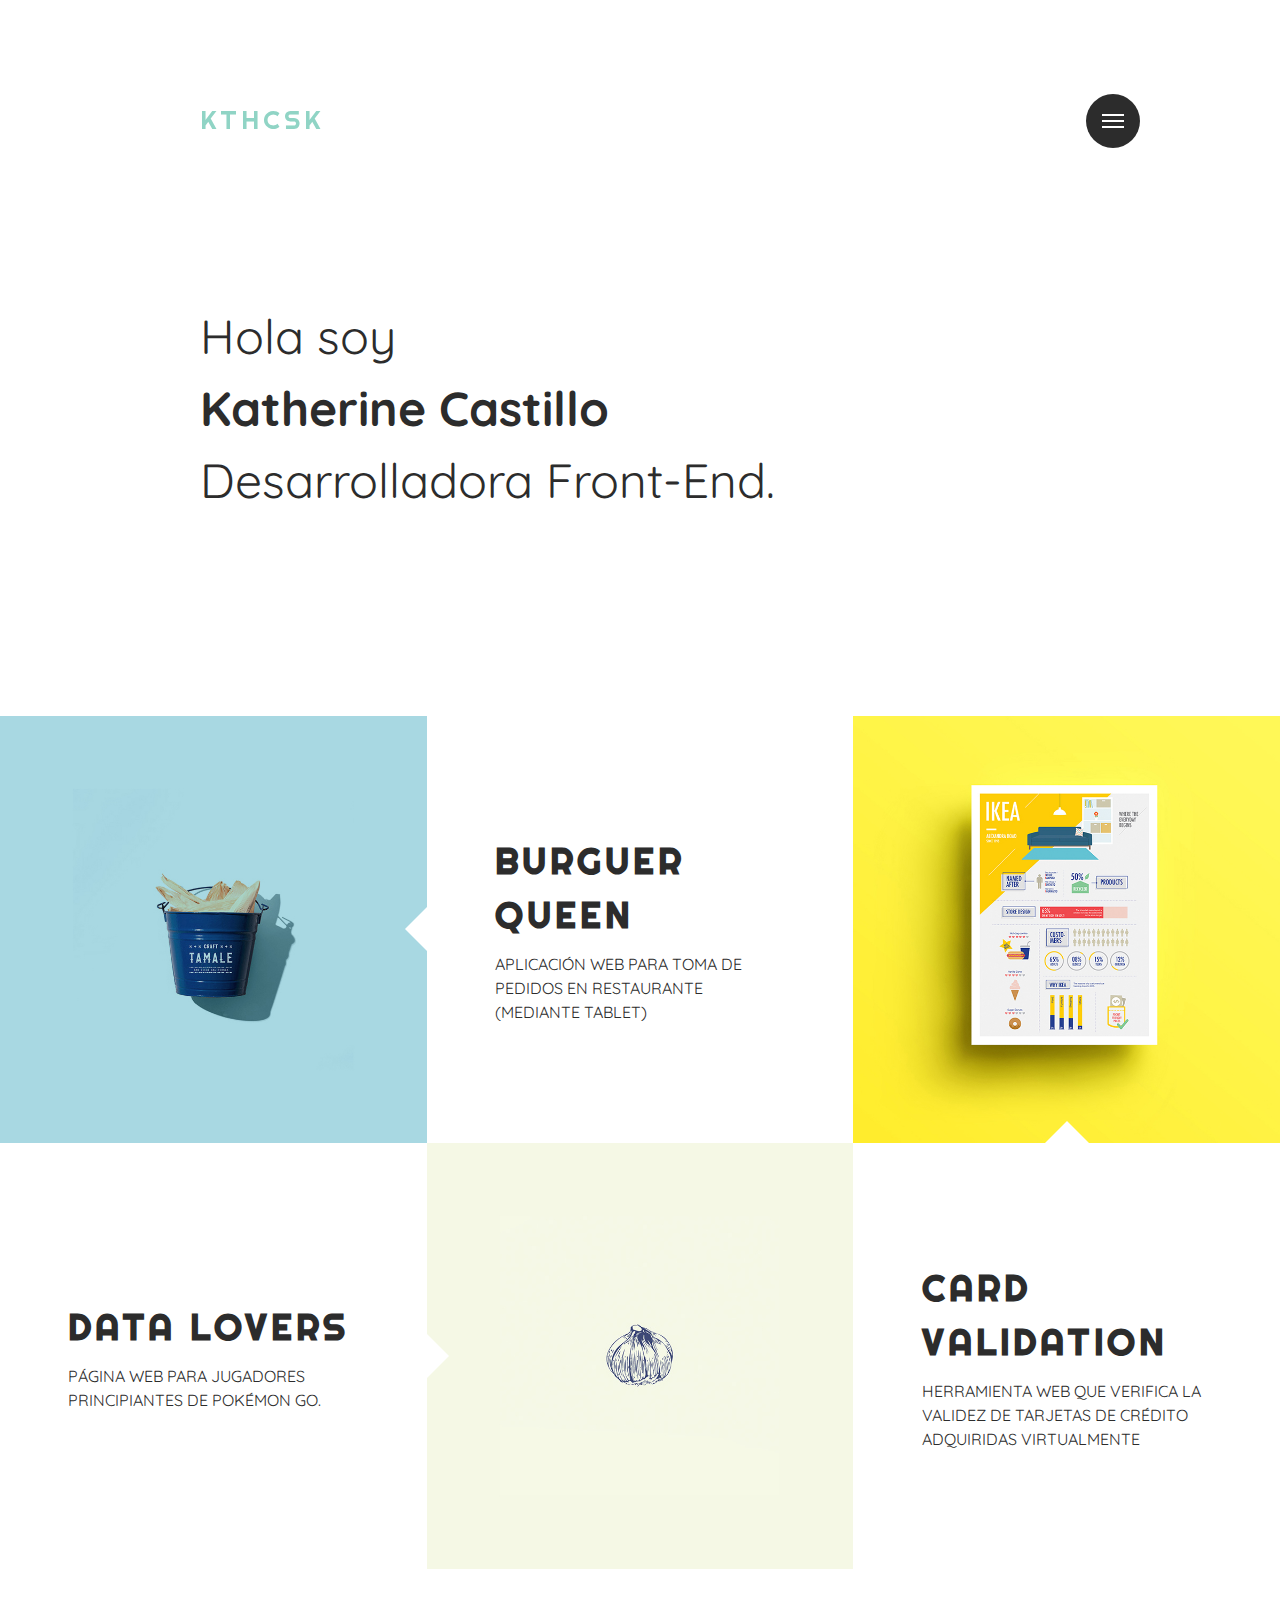
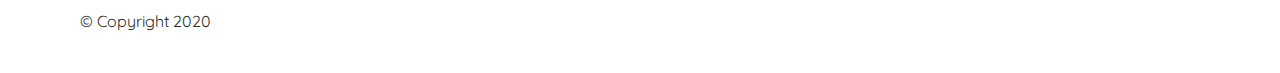
==== src/index.html @ c55c7f25 "first commit" ====
<!DOCTYPE html>
<html lang="en" class="no-js">
<head>
<meta http-equiv="Content-Type" content="text/html; charset=utf-8" >
    <meta charset="utf-8" />
    <meta name="viewport" content="width=device-width" />
    <meta http-equiv="x-ua-compatible" content="ie=edge">
    <title>KTHCSK</title>
 
    <link rel="stylesheet" href="style.css" media="screen" />
   

    <link href='http://fonts.googleapis.com/css?family=Righteous&subset=latin,latin-ext' rel='stylesheet' type='text/css'>
    <link href='http://fonts.googleapis.com/css?family=Quicksand:300,400,700' rel='stylesheet' type='text/css'>

     <script src="../scripts/modernizr.js"></script>

</head>

<body>


    
    <a href="#cd-nav" class="cd-nav-trigger">Menu 
        <span class="cd-nav-icon"></span>

        <svg x="0px" y="0px" width="54px" height="54px" viewBox="0 0 54 54">
            <circle fill="transparent" stroke="#90D4C5" stroke-width="2" cx="27" cy="27" r="25" stroke-dasharray="157 157" stroke-dashoffset="157"></circle>
        </svg>
    </a>
        
    <div id="cd-nav" class="cd-nav">
        <div class="cd-navigation-wrapper">
            <div class="cd-half-block">


                <nav>
                    <ul class="cd-primary-nav">
                        <li><a href="index.html" class="selected">Inicio</a></li>
                        <li><a href="profile.html">Perfil</a></li>
                        <li><a href="https://drive.google.com/file/d/1GOvSmNRk6mUIWL-4ma3i3LP8NQF8wGAy/view?usp=sharing" target="_blank">Descargar CV</a></li>
                        <li><a href="#">Contacto</a></li>
                    </ul>
                </nav>
            </div><!-- .cd-half-block -->
            
            <div class="cd-half-block">
                <address>
                    <ul class="cd-contact-info">
                        <li><a href="mailto:csk.kath@gmail.com">csk.kath@gmail.com</a></li>
                        <li>+569 4041 0768</li>
                    </ul>
                    <ul class="cd-contact-socials">
                        <li><a href="https://www.linkedin.com/in/kthcsk/" target="_blank">LinkedIn</a></li>   
                        <li><a href="https://github.com/Kthcsk" target="_blank">Github</a></li>     
                    </ul>
                </address>
            </div> <!-- .cd-half-block -->
        </div> <!-- .cd-navigation-wrapper -->
    </div> <!-- .cd-nav -->

    <div class="site-container">

        <header class="site-header cf">
            <div class="site-title"><a href="index.html">KTHCSK</a></div>

            <div class="cf"></div>

            <div class="site-tagline">
                <p>Hola soy <br> <strong>Katherine Castillo</strong> Desarrolladora Front-End. </p>
            </div>
            
        </header><!-- / .site-header -->

        <section class="site-content">
            
            
            <div class="projects-feed cf">

                <article class="project cf">
                    <a href="portfolio-item.html" title="Craft Tamale">
                        <div class="thumb">
                            <div data-picture data-alt="">
                                <div data-src="../img/portfolio-1.jpg"></div>
                                
                                <!--[if (lt IE 9) & (!IEMobile)]>
                                <div data-src="../img/portfolio-1.jpg"></div>
                                <![endif]-->
                                
                                <noscript>
                                    <img src="../img/portfolio-1.jpg" alt="" />
                                </noscript>
                            </div>
                        </div>

                        <div class="project-content-container">
                            <div class="project-content">
                                <div class="table">
                                    <div class="table-cell">
                                        <h2 class="thumbnail-title">Burguer Queen</h2>
                                        
                                        <p class="thumbnail-description">Aplicación Web para toma de pedidos en restaurante (mediante tablet)</p>
                                    </div>
                                </div>
                            </div>
                        </div>

                        <div class="overlay"></div>
                    </a>
                </article>
                <article class="project cf">
                    <a href="portfolio-item.html" title="IKEA Singapore">
                        <div class="thumb">
                            <div data-picture data-alt="">
                                <div data-src="../img/portfolio-2.jpg"></div>
                                
                                <!--[if (lt IE 9) & (!IEMobile)]>
                                <div data-src="../img/portfolio-2.jpg"></div>
                                <![endif]-->
                                
                                <noscript>
                                    <img src="../img/portfolio-2.jpg" alt="" />
                                </noscript>
                            </div>
                        </div>

                        <div class="project-content-container">
                            <div class="project-content">
                                <div class="table">
                                    <div class="table-cell">
                                        <h2 class="thumbnail-title">Card Validation</h2>
                                        
                                        <p class="thumbnail-description">Herramienta Web que verifica la validez de tarjetas de crédito adquiridas virtualmente</p>
                                    </div>
                                </div>
                            </div>
                        </div>

                        <div class="overlay"></div>
                    </a>
                </article>
                <article class="project cf">
                    <a href="../src/portfolio-item.html" title="Comuna">
                        <div class="thumb">
                            <div data-picture data-alt="">
                                <div data-src="../img/portfolio-3.jpg"></div>
                                
                                <!--[if (lt IE 9) & (!IEMobile)]>
                                <div data-src="img/portfolio-3.jpg"></div>
                                <![endif]-->
                                
                                <noscript>
                                    <img src="../img/portfolio-3.jpg" alt="" />
                                </noscript>
                            </div>
                        </div>

                        <div class="project-content-container">
                            <div class="project-content">
                                <div class="table">
                                    <div class="table-cell">
                                        <h2 class="thumbnail-title">Data Lovers</h2>
                                        
                                        <p class="thumbnail-description">Página Web para jugadores principiantes de Pokémon Go.</p>
                                    </div>
                                </div>
                            </div>
                        </div>

                        <div class="overlay"></div>
                    </a>
                </article>
            <!--END .projects-feed-->
            </div>
                        
        <!--END .site-content-->
        </section>

         <footer class="site-footer cf">
            <p class="footer-text">© Copyright 2020 </p> 
        </footer>
    <!--END .site-container-->
    </div>

    <script src="../scripts/jquery-2.1.4.min.js"></script>
    <script src="../scripts/jquery.fitvids.js"></script>
    <script src="../scripts/jquery.imagesloaded.min.js"></script>
    <script src="../scripts/main.js"></script>  
 

</body>
</html>
---- src/style.css ----
html, body, div, span, applet, object, iframe, h1, h2, h3, h4, h5, h6, p, blockquote, pre, a, abbr, acronym, address, big, cite, code, del, dfn, em, font, img, ins, kbd, q, s, samp, small, strike, strong, sub, sup, tt, var, b, u, i, center, dl, dt, dd, ol, ul, li, fieldset, form, label, legend, table, caption, tbody, tfoot, thead, tr, th, td { margin: 0; padding: 0; border: 0; outline: 0; font-size: 100%; vertical-align: baseline; background: transparent; } body { line-height: 1; } ol, ul { list-style: none; } blockquote, q { quotes: none; } blockquote:before, blockquote:after, q:before, q:after { content: ''; content: none; } :focus { outline: 0; } ins { text-decoration: none; } del { text-decoration: line-through; } table { border-collapse: collapse; border-spacing: 0; }

.cf:before, .cf:after { content: " "; display: table; } .cf:after { clear: both; }

/*=================================*/
/* Main Styles
/*=================================*/

* { box-sizing: border-box; }
html {
    font-family: sans-serif; /* 1 */
    -ms-text-size-adjust: 100%; /* 2 */
    -webkit-text-size-adjust: 100%; /* 2 */
}
body {
    background: #FFFFFF;
    color: #2c2c2c;
    font-family: 'quicksand', Arial, sans-serif;
    font-size: 18px;
    line-height: 1.65;
    opacity: 0;
    overflow-x: hidden;
    transition: opacity 0.25s ease-in 0.1s;
    word-wrap: break-word;
    -webkit-text-size-adjust: none;
}
body.loaded,
.no-js body {
    opacity: 1;
}
a, a:visited {
    color: #90D4C5;
    text-decoration: none;
    transition: color 0.1s ease-in-out;
}
a:hover, a:active {
    color: #2c2c2c;
    text-decoration: none;
}

h1,h2,h3 {
    font-weight: bold;
    line-height: 1.5;
}
h1 {
    font-size: 2.2rem;
    letter-spacing: -1px;
    margin: 0 0 40px;
}

h2 {
    font-size: 1.8rem;
    margin: 0;
}

h3 {
    font-size: 1.4rem;
}

h4 {
    font-size: 1.2rem;
}

h5 {
    font-size: 1rem;
}

h6 {
    font-size: .8rem;
}

h3,
h4,
h5,
h6 {
    text-transform: uppercase;
    margin: 0 0 10px;
}
h4,
h5,
h6 {
   font-weight: normal;
}
p,li {
    font-weight: 400;
    font-size: 1.2rem;
    line-height: 1.5;
    margin: 0 0 20px;
}
small {
    font-weight: 300;
    font-size: 1rem;
    color: #747474
}
img {
    height: auto;
    max-width: 100%;
    vertical-align: bottom;
}

hr{
    border: 0;
    height: 4px;
    margin: 40px 0;
    background: #000;
}

pre,
code,
samp {
    font-family: "quicksand", Consolas, monospace;
    font-size: inherit;
}

pre,
code {
    background-color: #eee;
    border-radius: 3px;
}

pre {
    margin-top: 0;
    margin-bottom: 1rem;
    overflow-x: scroll;
    padding: 1rem;
}

.example {
  border-bottom-left-radius: 0;
  border-bottom-right-radius: 0;
  background-color: #fafafa;
  position: relative;
  padding: 2rem 1rem;
}

.example-title {
  position: absolute;
  top: 0;
  right: 0;
  background-color: #eee;
  padding: 0 1rem;
  border-top-right-radius: 3px;
  border-bottom-left-radius: 3px;
}
.example + pre {
  border-top-left-radius: 0;
  border-top-right-radius: 0;
  /*border: 1px solid #ccc;*/
  /*border-top: 0;*/
}
pre {
  margin-bottom: 2rem;
}

/*===== Titles =====*/
.site-title {
    font-family: 'Righteous',helvetica,sans-serif;
    font-size: 26px;
    color: #90D4C5;
    line-height: 1.5em;
    position: relative;
    z-index: 12;
    letter-spacing: 4px;
    margin-bottom: 120px;
}
.site-title a {
    position: fixed;
}
.site-title a,
.site-title a:visited { color: #90D4C5; }
.site-title a:hover,
.site-title a:active {
    color: #90D4C5;
    opacity: 0.8;
}
.site-title div { display: inline; }
.site-tagline {
    clear: both;
    margin-bottom: 40px;
    width: 100%;
}
.site-tagline p {
    color: #2c2c2c;
    font-size: 21px;
    text-align: left;
    width: 90%;
}
.site-tagline a,
.site-tagline a:visited { color: #90D4C5; }
.site-tagline a:hover {
    color: #2c2c2c;
}
/*=================================*/
/* Language Styles
/*=================================*/
.languages {
    position: relative;
    z-index: 1;
    float: right;
    -webkit-transition: -webkit-transform 0.5s;
    -moz-transition: -moz-transform 0.5s;
    transition: transform 0.5s;
}
.languages ul {
    list-style: none;
    margin: 0;
    padding: 0;
}
.languages ul li {
    display: inline-block;
    margin: 0;
}
.languages ul li a {
    color: #8e8e8e;
    font-weight: bold;
    font-size: 14px;
    line-height: 14px;
}
.languages ul li a:hover {
    color: #90D4C5; 
}

.languages ul li.active a {
    color: #2c2c2c;
}
/*=================================*/
/* Navigation Styles
/*=================================*/
.cd-nav-trigger {
    position: fixed;
    z-index: 999;
    right: 20px;
    top: 34px;
    height: 54px;
    width: 54px;
    background-color: #2c2c2c;
    border-radius: 50%;
    /* image replacement */
    overflow: hidden;
    text-indent: 100%;
    white-space: nowrap;
    -webkit-transition: -webkit-transform 0.5s;
    -moz-transition: -moz-transform 0.5s;
    transition: transform 0.5s;
}
.cd-nav-trigger .cd-nav-icon {
    /* icon created in CSS */
    position: absolute;
    z-index: 12;
    left: 50%;
    top: 50%;
    bottom: auto;
    right: auto;
    -webkit-transform: translateX(-50%) translateY(-50%);
    -moz-transform: translateX(-50%) translateY(-50%);
    -ms-transform: translateX(-50%) translateY(-50%);
    -o-transform: translateX(-50%) translateY(-50%);
    transform: translateX(-50%) translateY(-50%);
    width: 22px;
    height: 2px;
    background-color: #ffffff;
}
.cd-nav-trigger .cd-nav-icon::before, .cd-nav-trigger .cd-nav-icon:after {
    /* upper and lower lines of the menu icon */
    content: '';
    position: absolute;
    top: 0;
    right: 0;
    width: 100%;
    height: 100%;
    background-color: inherit;
    /* Force Hardware Acceleration in WebKit */
    -webkit-transform: translateZ(0);
    -moz-transform: translateZ(0);
    -ms-transform: translateZ(0);
    -o-transform: translateZ(0);
    transform: translateZ(0);
    -webkit-backface-visibility: hidden;
    backface-visibility: hidden;
    -webkit-transition: -webkit-transform 0.5s, width 0.5s, top 0.3s;
    -moz-transition: -moz-transform 0.5s, width 0.5s, top 0.3s;
    transition: transform 0.5s, width 0.5s, top 0.3s;
}
.cd-nav-trigger .cd-nav-icon::before {
    -webkit-transform-origin: right top;
    -moz-transform-origin: right top;
    -ms-transform-origin: right top;
    -o-transform-origin: right top;
    transform-origin: right top;
    -webkit-transform: translateY(-6px);
    -moz-transform: translateY(-6px);
    -ms-transform: translateY(-6px);
    -o-transform: translateY(-6px);
    transform: translateY(-6px);
}
.cd-nav-trigger .cd-nav-icon::after {
    -webkit-transform-origin: right bottom;
    -moz-transform-origin: right bottom;
    -ms-transform-origin: right bottom;
    -o-transform-origin: right bottom;
    transform-origin: right bottom;
    -webkit-transform: translateY(6px);
    -moz-transform: translateY(6px);
    -ms-transform: translateY(6px);
    -o-transform: translateY(6px);
    transform: translateY(6px);
}
.no-touch .cd-nav-trigger:hover .cd-nav-icon::after {
    top: 2px;
}
.no-touch .cd-nav-trigger:hover .cd-nav-icon::before {
    top: -2px;
}
.cd-nav-trigger svg {
    position: absolute;
    top: 0;
    left: 0;
}
.cd-nav-trigger circle {
    /* circle border animation */
    -webkit-transition: stroke-dashoffset 0.4s 0s;
    -moz-transition: stroke-dashoffset 0.4s 0s;
    transition: stroke-dashoffset 0.4s 0s;
}
.navigation-is-open .cd-nav-trigger {
    /* rotate trigger when navigation becomes visible */
    -webkit-transform: rotate(180deg);
    -moz-transform: rotate(180deg);
    -ms-transform: rotate(180deg);
    -o-transform: rotate(180deg);
    transform: rotate(180deg);
}
.navigation-is-open .cd-nav-trigger .cd-nav-icon::after,
.navigation-is-open .cd-nav-trigger .cd-nav-icon::before {
    /* animate arrow --> from hamburger to arrow */
    width: 50%;
    -webkit-transition: -webkit-transform 0.5s, width 0.5s;
    -moz-transition: -moz-transform 0.5s, width 0.5s;
    transition: transform 0.5s, width 0.5s;
}
.navigation-is-open .cd-nav-trigger .cd-nav-icon::before {
    -webkit-transform: rotate(45deg);
    -moz-transform: rotate(45deg);
    -ms-transform: rotate(45deg);
    -o-transform: rotate(45deg);
    transform: rotate(45deg);
}
.navigation-is-open .cd-nav-trigger .cd-nav-icon::after {
    -webkit-transform: rotate(-45deg);
    -moz-transform: rotate(-45deg);
    -ms-transform: rotate(-45deg);
    -o-transform: rotate(-45deg);
    transform: rotate(-45deg);
}
.no-touch .navigation-is-open .cd-nav-trigger:hover .cd-nav-icon::after, .no-touch .navigation-is-open .cd-nav-trigger:hover .cd-nav-icon::before {
    top: 0;
}
.navigation-is-open .cd-nav-trigger circle {
    stroke-dashoffset: 0;
    -webkit-transition: stroke-dashoffset 0.4s 0.3s;
    -moz-transition: stroke-dashoffset 0.4s 0.3s;
    transition: stroke-dashoffset 0.4s 0.3s;
}
.cd-nav {
    position: fixed;
    z-index: 12;
    top: 0;
    left: 0;
    height: 100%;
    width: 100%;
    background-color: #2c2c2c;
    visibility: hidden;
    -webkit-transition: visibility 0s 0.7s;
    -moz-transition: visibility 0s 0.7s;
    transition: visibility 0s 0.7s;
}
.cd-nav .cd-navigation-wrapper {
    /* all navigation content */
    padding: 20px;
    height: 100%;
    overflow-y: auto;
    -webkit-overflow-scrolling: touch;
   
    /* Force Hardware Acceleration in WebKit */
    -webkit-transform: translateZ(0);
    -moz-transform: translateZ(0);
    -ms-transform: translateZ(0);
    -o-transform: translateZ(0);
    transform: translateZ(0);
    -webkit-backface-visibility: hidden;
    backface-visibility: hidden;
    -webkit-transform: translateX(-50%);
    -moz-transform: translateX(-50%);
    -ms-transform: translateX(-50%);
    -o-transform: translateX(-50%);
    transform: translateX(-50%);
    -webkit-transition: -webkit-transform 0.7s;
    -moz-transition: -moz-transform 0.7s;
    transition: transform 0.7s;
    -webkit-transition-timing-function: cubic-bezier(0.86, 0.01, 0.77, 0.78);
    -moz-transition-timing-function: cubic-bezier(0.86, 0.01, 0.77, 0.78);
    transition-timing-function: cubic-bezier(0.86, 0.01, 0.77, 0.78);
}
.navigation-is-open .cd-nav {
    visibility: visible;
    -webkit-transition: visibility 0s 0s;
    -moz-transition: visibility 0s 0s;
    transition: visibility 0s 0s;
}
.navigation-is-open .cd-nav .cd-navigation-wrapper {
    -webkit-transform: translateX(0);
    -moz-transform: translateX(0);
    -ms-transform: translateX(0);
    -o-transform: translateX(0);
    transform: translateX(0);
    -webkit-transition: -webkit-transform 0.5s;
    -moz-transition: -moz-transform 0.5s;
    transition: transform 0.5s;
    -webkit-transition-timing-function: cubic-bezier(0.82, 0.01, 0.77, 0.78);
    -moz-transition-timing-function: cubic-bezier(0.82, 0.01, 0.77, 0.78);
    transition-timing-function: cubic-bezier(0.82, 0.01, 0.77, 0.78);
}
 
.cd-nav .cd-primary-nav {
    margin-top: 90px;
}
.cd-nav .cd-primary-nav a {
    font-size: 21px;
    display: inline-block;
}
.cd-nav .cd-primary-nav a.selected {
    color: #ffffff;
}
.no-touch .cd-nav .cd-primary-nav a:hover {
    color: #ffffff;
}
.cd-nav .cd-contact-info {
    margin-top: 20px;
    margin-bottom: 20px;
}
.cd-nav .cd-contact-info li {
    margin-bottom: 0.5em;
    line-height: 1.2;
    color: rgba(255, 255, 255, 0.3);
}
.cd-nav .cd-contact-info a {
    color: #ffffff;
    color: rgba(255, 255, 255, 0.3);
}
.cd-nav .cd-contact-info a:hover {
    color: #ffffff;
    color: rgba(255, 255, 255, 1);
}
.cd-nav .cd-contact-info span {
    display: block;
}
.cd-nav .cd-contact-info li, 
.cd-nav .cd-contact-info a, 
.cd-nav .cd-contact-info span {
    font-size: 18px;
}

.cd-nav .cd-contact-socials li {
    line-height: 1.8;
}
.cd-nav .cd-contact-socials a {
    color: rgba(255, 255, 255, 0.3);
    text-transform: uppercase;
    letter-spacing: 2px;
    font-size: 16px
}
.cd-nav .cd-contact-socials a:hover {
    color: #fff;
}
.no-js main {
    height: auto;
    overflow: visible;
}

.no-js .cd-nav {
    position: static;
    visibility: visible;
}
.no-js .cd-nav .cd-navigation-wrapper {
    height: auto;
    overflow: visible;
    padding: 100px 5%;
    -webkit-transform: translateX(0);
    -moz-transform: translateX(0);
    -ms-transform: translateX(0);
    -o-transform: translateX(0);
    transform: translateX(0);
}
/*===== Projects Feed =====*/
.projects-feed {
    clear: both;
}
.projects-feed .project {
    background: #fff;
    opacity: 0;
    overflow: hidden;
    position: relative;
    transition: opacity 0.25s ease-in 0.1s;
    width: 100%;
}
.no-js .projects-feed .project,
.projects-feed .loaded {
    opacity: 1;
}
.projects-feed .project .overlay {
    background: #ffffff;
    background: rgba(255, 255, 255, 0.6);
    height: 100%;
    opacity: 0;
    position: absolute;
    top: 0; right: 0; bottom: 0; left: 0;
    -webkit-transition: opacity 0.15s ease-in-out;
    transition: opacity 0.15s ease-in-out;
    width: 100%;
}
.no-touch .projects-feed .project a:hover .overlay {
    opacity: 1;
}
.projects-feed .project-content-container {
    position: relative;
    width: 100%;
    padding-bottom: 100%;
}
.projects-feed .project-content-container::before {
    border-left: 22px solid transparent;
    border-right: 22px solid transparent;
    border-bottom: 22px solid #fff;
    content: '';
    display: block;
    height: 0;
    margin: auto;
    position: absolute;
    top: -22px; left: 0; right: 0;
    width: 0;
}
.projects-feed .project-content {
    position: absolute;
    top: 0; right: 0; bottom: 0; left: 0;
    padding: 20px;
}
.table {
    display: table;
    height: 100%;
    width: 100%;
}
.table-cell {
    display: table-cell;
    height: 100%;
    width: 100%;
    vertical-align: middle;
}
.thumbnail-title {
    color: #2c2c2c;
    font-family: 'Righteous',helvetica,sans-serif;
    font-size: 21px;
    margin: 0 auto 10px auto;
    text-align: left;
    letter-spacing: 4px;
    text-transform:uppercase;
    max-width: 360px;
    width: 75%;
    word-wrap: break-word;
}
.thumbnail-description {
    color: #2c2c2c;
    font-family: 'quicksand', Arial, sans-serif;
    font-size: 16px;
    margin: 0 auto;
    max-height: 5em;
    max-width: 360px;
    text-align: left;
    width: 75%;
    text-transform: uppercase;
}
/*===== Project Assets =====*/
.thumb img {
    width: 100%;
    height: auto;
}
div.image,
div.audio,
div.video {
    text-align: center;
    transition: opacity 0.25s ease-in 0.1s;
}
.no-js div.image,
.no-js div.audio,
.no-js div.video,
div.loaded { opacity: 1; }
div.image img { width: 100%; }
 
.view {
    cursor: -webkit-zoom-in;
    cursor: -moz-zoom-in;
}
/*===== Project Content =====*/
.project-meta {
    font-family: 'quicksand', Arial, sans-serif;
    font-size: 14px;
    color: #BBBBBB;
    margin-top: 28px;
}
.project-meta > span::before {
    content: "\002F";
    margin: 0 5px 0 3px;
}
.project-meta > span:first-child::before { content: none; }
.project-meta a,
.project-meta a:visited {
    color: #BBBBBB;
    transition: opacity 0.2s ease-in-out;
}
.project-meta a:hover { color: #90D4C5; }
.project-meta .tags { margin-top: 17px; }
.project-meta .tags a { margin-left: 10px; }
.project-meta .tags a:first-child { margin-left: 0; }

/*===== Paginations =====*/
nav[role="navigation"] {
  text-align: center;
}

.cd-pagination {
  margin: 2em auto 2em;
  text-align: center;
}
.cd-pagination li {
  /* hide numbers on small devices */
  display: none;
  margin: 0 .2em;
}
.cd-pagination li.button {
  /* make sure prev next buttons are visible */
  display: inline-block;
}
.cd-pagination a, .cd-pagination span {
  display: inline-block;
  -webkit-user-select: none;
  -moz-user-select: none;
  -ms-user-select: none;
  user-select: none;
  /* use padding and font-size to change buttons size */
  padding: .6em .8em;
  font-size: 18p
  x;

}
.cd-pagination a {
  border: 1px solid #e6e6e6;
}
.no-touch .cd-pagination a:hover {
  background-color: #f2f2f2;
}
.cd-pagination a:active {
  /* click effect */
  -webkit-transform: scale(0.9);
  -moz-transform: scale(0.9);
  -ms-transform: scale(0.9);
  -o-transform: scale(0.9);
  transform: scale(0.9);
}
.cd-pagination a.disabled {
  /* button disabled */
  color: rgba(46, 64, 87, 0.4);
  pointer-events: none;
}
.cd-pagination a.disabled::before, .cd-pagination a.disabled::after {
  opacity: .4;
}
.cd-pagination .button:first-of-type a::before {
  content: '\00ab  ';
}
.cd-pagination .button:last-of-type a::after {
  content: ' \00bb';
}
.cd-pagination .current {
  /* selected number */
  background-color: #90D4C5;
  border-color: #90D4C5;
  color: #ffffff;
  pointer-events: none;
}
@media only screen and (min-width: 768px) {
  .cd-pagination li {
    display: inline-block;
  }
}
@media only screen and (min-width: 1170px) {
  .cd-pagination {
    margin: 4em auto 4em;
  }
}

.cd-pagination.custom-icons .button a {
  position: relative;

}
.cd-pagination.custom-icons .button:first-of-type a {
  padding-left: 2.4em;
}
.cd-pagination.custom-icons .button:last-of-type a {
  padding-right: 2.4em;
}
.cd-pagination.custom-icons .button:first-of-type a::before,
.cd-pagination.custom-icons .button:last-of-type a::after {
  content: '';
  position: absolute;
  display: inline-block;
  /* set size for custom icons */
  width: 16px;
  height: 16px;
  top: 50%;
  /* set margin-top = icon height/2 */
  margin-top: -8px;
  background: transparent url("img/cd-icon-arrow.svg") no-repeat center center;
}

.cd-pagination.custom-icons .button-main a {
  background: transparent url("img/portfolio-icon.svg") no-repeat center center;
}

.cd-pagination.custom-icons .button-main a:hover {
  background: transparent url("img/portfolio-icon.svg") no-repeat center center;
  border:1px solid #2c2c2c;
  -webkit-transition: border 1s;
  -moz-transition: border 1s;
  transition: border 1s;
}

.cd-pagination.custom-icons .button:first-of-type a::before {
  left: .8em;
}
.cd-pagination.custom-icons .button:last-of-type a::after {
  right: .8em;
  -webkit-transform: rotate(180deg);
  -moz-transform: rotate(180deg);
  -ms-transform: rotate(180deg);
  -o-transform: rotate(180deg);
  transform: rotate(180deg);
}

.cd-pagination.animated-buttons a, 
.cd-pagination.animated-buttons span {
  padding: 0 1.4em;
  height: 50px;
  line-height: 50px;
  overflow: hidden;
}
.cd-pagination.animated-buttons .button a {
  position: relative;
  padding: 0 2em;
}
.cd-pagination.animated-buttons .button:first-of-type a::before,
.cd-pagination.animated-buttons .button:last-of-type a::after {
  left: 50%;
  -webkit-transform: translateX(-50%);
  -moz-transform: translateX(-50%);
  -ms-transform: translateX(-50%);
  -o-transform: translateX(-50%);
  transform: translateX(-50%);
  right: auto;
  -webkit-transition: -webkit-transform 0.3s;
  -moz-transition: -moz-transform 0.3s;
  transition: transform 0.3s;
}
.cd-pagination.animated-buttons .button:last-of-type a::after {
  -webkit-transform: translateX(-50%) rotate(180deg);
  -moz-transform: translateX(-50%) rotate(180deg);
  -ms-transform: translateX(-50%) rotate(180deg);
  -o-transform: translateX(-50%) rotate(180deg);
  transform: translateX(-50%) rotate(180deg);
}
.cd-pagination.animated-buttons i {
  display: block;
  height: 100%;
  -webkit-transform: translateY(100%);
  -moz-transform: translateY(100%);
  -ms-transform: translateY(100%);
  -o-transform: translateY(100%);
  transform: translateY(100%);
  -webkit-transition: -webkit-transform 0.3s;
  -moz-transition: -moz-transform 0.3s;
  transition: transform 0.3s;
  font-style: normal;

}

.no-touch .cd-pagination.animated-buttons .button a:hover i {
  -webkit-transform: translateY(0);
  -moz-transform: translateY(0);
  -ms-transform: translateY(0);
  -o-transform: translateY(0);
  transform: translateY(0);
}

.no-touch .cd-pagination.animated-buttons .button:first-of-type a:hover::before {
  -webkit-transform: translateX(-50%) translateY(-50px);
  -moz-transform: translateX(-50%) translateY(-50px);
  -ms-transform: translateX(-50%) translateY(-50px);
  -o-transform: translateX(-50%) translateY(-50px);
  transform: translateX(-50%) translateY(-50px);
}

.no-touch .cd-pagination.animated-buttons .button:last-of-type a:hover::after {
  -webkit-transform: translateX(-50%) rotate(180deg) translateY(50px);
  -moz-transform: translateX(-50%) rotate(180deg) translateY(50px);
  -ms-transform: translateX(-50%) rotate(180deg) translateY(50px);
  -o-transform: translateX(-50%) rotate(180deg) translateY(50px);
  transform: translateX(-50%) rotate(180deg) translateY(50px);
}

/*===== Footer =====*/
.site-footer { padding: 40px 200px;}

/*=================================*/
/* Structure
/*=================================*/

.site-container {
    margin: 0 auto;
}
.site-header,
.page-desc {
    padding: 40px 20px;
    width: 100%;
}

.page-desc img {
    margin:40px 0;
}
.page-desc ul {
  margin: 60px 0;
}
.page-desc  li {
  list-style-type: disc;
  margin-left: 60px;
}
.row {
    margin-top: 40px;
}
.site-content {
    clear: both;
}
.site-content figure{
    margin:0;
    padding: 0;
}
.site-footer { padding: 40px 20px; }
.right {
    float: right;
    margin: 0px 0px 40px 40px ;
}
.left {
    float: left;
    margin: 0px 40px 40px 0px ;
}

/*=================================*/
/* Grid System
/*=================================*/

.row {
  overflow: hidden;
}
.large-1, .large-2, .large-3, .large-4 {
    width: 100%;
    margin-bottom: 40px;
}
.large-1:nth-child(1n), .large-2:nth-child(1n), .large-3:nth-child(1n), .large-4:nth-child(1n) {
    float: left;
}
.large-1:last-child, .large-2:last-child, .large-3:last-child, .large-4:last-child{
    float: right;
}



/*=================================*/
/* Footer Styles
/*=================================*/
.site-footer {
    color: #2c2c2c;
    font-family: 'quicksand', Arial, sans-serif;
}
.site-footer p { margin: 0; font-size: 16px;display: inline;}
.site-footer a,
.site-footer a:visited { color: #2c2c2c; }
.site-footer a:hover { color: #90D4C5; } 

/*=================================*/
/* Media Queries
/*=================================*/



@media only screen and (min-width: 401px) {

    /*===== Titles =====*/
    .site-tagline p { 
        font-size: 28px;
    }
    /*===== Navigations =====*/
    .cd-nav-trigger {
        top: 34px;
        right: 40px;
    }
    .cd-nav .cd-navigation-wrapper {
        padding: 40px;
    }
    /*===== Projects =====*/
    .projects-feed .thumb,
    .projects-feed .project-content-container {
        float: left;
        width: 50%;
    }
    .projects-feed .project-content-container { padding-bottom: 50%; }
    .projects-feed .project:nth-child(2n) .thumb { float: right; }
    /* Thumb on the left */
    .projects-feed .project:nth-child(2n+1) .project-content-container::before {
        border-top: 22px solid transparent;
        border-left: none;
        border-bottom: 22px solid transparent;
        border-right: 22px solid #fff;
            left: -22px; top: 0; bottom: 0; right: initial;
    }
    /* Thumb on the right */
    .projects-feed .project:nth-child(2n) .project-content-container::before {
        border-top: 22px solid transparent;
        border-right: none;
        border-bottom: 22px solid transparent;
        border-left: 22px solid #fff;
        left: initial; top: 0; bottom: 0; right: -22px;
    }
    /*===== Footer =====*/
    .site-footer { padding: 40px }

}

@media only screen and (min-width: 600px) {

    /*===== Structures =====*/
    .site-header,
    .page-desc {
        padding: 60px;
    }
    .page-desc {
        width: 75%;
    }
    .page-desc h1,
    .page-desc h2,
    .page-desc h3{
        font-size: 2.8rem;
    }
    /*===== Titles =====*/
    .site-title {
        margin-bottom: 120px;
    }
    .site-tagline {
        margin-bottom: 60px;
    }
    .site-tagline p { 
        font-size: 36px;
    }
    /*===== Navigations =====*/
    .cd-nav-trigger {
        top: 52px;
        right: 60px;
    }
    .cd-nav .cd-navigation-wrapper {
        padding: 60px 59px 60px calc(1px + 59px);
    }
    .cd-nav .cd-navigation-wrapper::after {
        clear: both;
        content: "";
        display: table;
    }
    .cd-nav .cd-half-block {
        width: 50%;
        float: left;
    }
    .cd-nav .cd-primary-nav {
        margin-top: 160px;
    }
    .cd-nav .cd-primary-nav a {
        font-size: 36px;
    }
    .cd-nav .cd-contact-info {
        margin-top: 160px;
        margin-bottom: 80px;
        text-align: right;
    }
    .cd-nav .cd-contact-info li {
        margin-bottom: 2em;
    }
    .cd-nav .cd-contact-socials {
        text-align: right;
    }
    /*===== Blog =====*/
    .blog_item h1 {
        font-size: 2rem;
        width: 75%;
    }
    .blog_item h5 {
        font-size: 0.8rem;
    }
    .blog_item {
        padding: 100px 50px;
    }
    /*===== Footer =====*/
    .site-footer { padding: 40px 60px; }


}

@media only screen and (min-width: 801px) {

    /*===== Structures =====*/
    .site-header,
    .page-desc {
        padding: 80px;
    }
    .row {
        margin-top: 80px;
    }
    /*===== Titles =====*/
    .site-title {
        margin-bottom: 160px;
    }
    .site-tagline {
        margin-bottom: 80px;
    }
    .site-tagline p { 
        font-size: 42px;
    }
    /*===== Navigations =====*/
    .cd-nav-trigger {
        top: 74px;
        right: 80px;
    }
    .cd-nav .cd-navigation-wrapper {
        padding: 60px 79px 60px calc(1px + 79px);
    }
    .cd-nav .cd-primary-nav a {
        font-size: 42px;
    }
    .cd-nav .cd-contact-info li, 
    .cd-nav .cd-contact-info a, 
    .cd-nav .cd-contact-info span {
        font-size: 21px;
    }
    /*===== Footer =====*/
    .site-footer { padding: 40px 80px; }
    .footer-text { float: left; }
    .footer-misc { float: right; }
    /*===== Projects =====*/
    .thumbnail-title {
        font-size: 28px;
    }
    .is_page .projects-feed { margin-top: 150px; }
    .projects-feed .project { float: left; }
    .projects-feed .project:nth-child(3n+1),
    .projects-feed .project:nth-child(3n+3) {
        /*max-width: 800px;*/
        width: 66.6667%;
    }
    .projects-feed .project:nth-child(3n+2) {
        float: right;
        /*max-width: 400px;*/
        width: 33.3333%;
    }
    .projects-feed .project:nth-child(3n+1) .thumb { float: left; }
    .projects-feed .project:nth-child(3n+3) .thumb { float: right; }
    .projects-feed .project:nth-child(3n+2) .thumb,
    .projects-feed .project:nth-child(3n+2) .project-content-container {
        float: none;
        width: 100%;
    }
    .projects-feed .project:nth-child(3n+2) .project-content-container { padding-bottom: 100%; }
    /* Thumb on the left */
    .projects-feed .project:nth-child(3n+1) .project-content-container::before {
        border-top: 22px solid transparent;
        border-left: none;
        border-bottom: 22px solid transparent;
        border-right: 22px solid #fff;
            left: -22px; top: 0; bottom: 0; right: initial;
    }
    /* Thumb on the top */
    .projects-feed .project:nth-child(3n+2) .project-content-container::before {
        border-left: 22px solid transparent;
        border-top: none;
        border-right: 22px solid transparent;
        border-bottom: 22px solid #fff;
            left: 0; top: -22px; bottom: initial; right: 0;
    }
    /* Thumb on the right */
    .projects-feed .project:nth-child(3n+3) .project-content-container::before {
        border-top: 22px solid transparent;
        border-right: none;
        border-bottom: 22px solid transparent;
        border-left: 22px solid #fff;
            left: initial; top: 0; bottom: 0; right: -22px;
    }
    /*===== Paginations =====*/

    /*===== Grid =====*/
    .large-1 {
      width: 100%;
    }

    .large-1:nth-child(1n) {
      float: left;
    }

    .large-1:last-child {
      float: right;
    }

    .large-2 {
      width: 40%;
    }

    .large-2:nth-child(1n) {
      float: left;
    }

    .large-2:last-child {
      float: right;
    }

    .large-3 {
      width: 30%;
    }

    .large-3:nth-child(1n) {
      float: left;
    }

    .large-3:last-child {
      float: right;
    }

    .large-4 {
      width: 20%;
    }

    .large-4:nth-child(1n) {
      float: left;
    }

    .large-4:last-child {
      float: right;
    }

    
}

@media only screen and (min-width: 1200px) {

    /*===== Structures =====*/
    .site-header,
    .page-desc {
        padding: 100px 200px;
    }
    .row {
        margin-top: 120px;
    }
    /*===== Titles =====*/
    .site-title {
        margin-bottom: 200px;
    }
    .site-tagline {
        margin-bottom: 100px;
        width: 75%;
    }
    .site-tagline p { 
        font-size: 48px;
    }
    .site-tagline h1 { 
        font-size: 3.2rem;
    }
    .site-tagline h5 { 
        font-size: 1.4rem;
    }
    /*===== Navigations =====*/
    .cd-nav-trigger {
        top: 94px;
        right: 140px;
    }
    .cd-nav .cd-navigation-wrapper {
        padding: 60px 140px 60px calc(58px + 140px);
    }
    .cd-nav .cd-primary-nav a {
        font-size: 54px;
    }
    .cd-nav .cd-contact-info li, 
    .cd-nav .cd-contact-info a, 
    .cd-nav .cd-contact-info span {
        font-size: 24px;
    }
    /*===== Projects =====*/
    .thumbnail-title {
        font-size: 36px;
    }
    /*===== Paginations =====*/

    /*===== Blog =====*/
    .blog_item h1 {
        width: 75%;
        font-size: 3.2rem;
    }
    .blog_item{
        padding: 200px;
    }
    .blog_item h5 {
        font-size: 1rem;
    }
    /*===== Main Styles =====*/
    h1 {
        font-size: 3.2rem;
    }

    h2 {
        font-size: 2.6rem;
    }

    h3 {
        font-size: 2.3rem;
    }

    h4 {
        font-size: 1.8rem;
    }

    h5 {
        font-size: 1.4rem;
    }

    h6 {
        font-size: 1rem;
    }

}
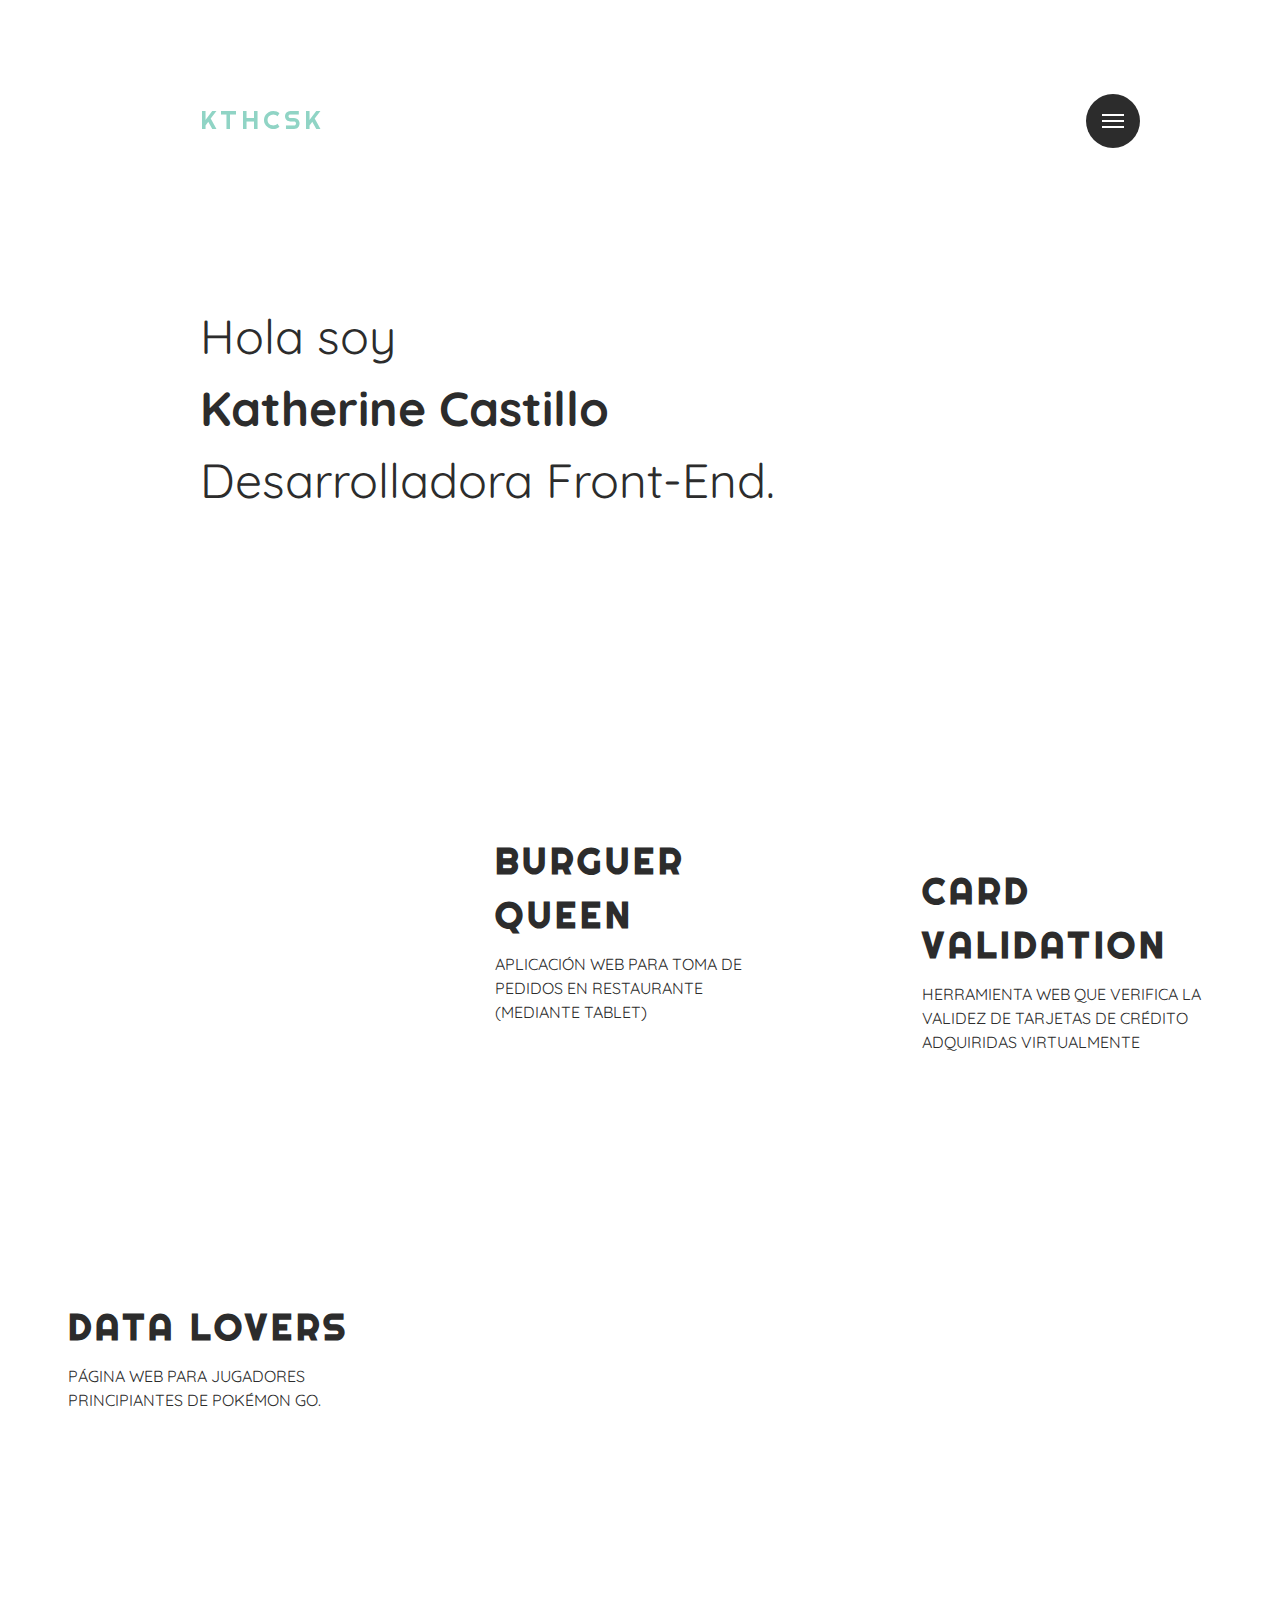
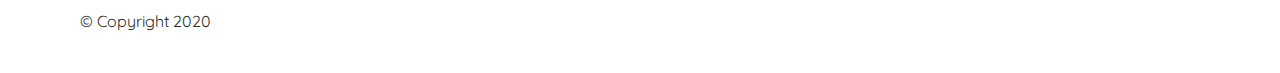
==== commit 4fddc146: "segundo commit" ====
--- a/src/index.html
+++ b/src/index.html
@@ -39,7 +39,6 @@
                         <li><a href="index.html" class="selected">Inicio</a></li>
                         <li><a href="profile.html">Perfil</a></li>
                         <li><a href="https://drive.google.com/file/d/1GOvSmNRk6mUIWL-4ma3i3LP8NQF8wGAy/view?usp=sharing" target="_blank">Descargar CV</a></li>
-                        <li><a href="#">Contacto</a></li>
                     </ul>
                 </nav>
             </div><!-- .cd-half-block -->
@@ -78,17 +77,17 @@
             <div class="projects-feed cf">
 
                 <article class="project cf">
-                    <a href="portfolio-item.html" title="Craft Tamale">
+                    <a href="../src/portfolio-item.html" title="Craft Tamale">
                         <div class="thumb">
                             <div data-picture data-alt="">
-                                <div data-src="../img/portfolio-1.jpg"></div>
+                                <div data-src="https://raw.githubusercontent.com/Kthcsk/SCL013-burger-queen/master/burgerQueen/src/assets/Readme/Producto-final-2.png"></div>
                                 
                                 <!--[if (lt IE 9) & (!IEMobile)]>
                                 <div data-src="../img/portfolio-1.jpg"></div>
                                 <![endif]-->
                                 
                                 <noscript>
-                                    <img src="../img/portfolio-1.jpg" alt="" />
+                                    <img src="https://raw.githubusercontent.com/Kthcsk/SCL013-burger-queen/master/burgerQueen/src/assets/Readme/Producto-final-2.png" alt="" />
                                 </noscript>
                             </div>
                         </div>
@@ -109,17 +108,17 @@
                     </a>
                 </article>
                 <article class="project cf">
-                    <a href="portfolio-item.html" title="IKEA Singapore">
+                    <a href="../src/portfolio-item.html" title="IKEA Singapore">
                         <div class="thumb">
                             <div data-picture data-alt="">
-                                <div data-src="../img/portfolio-2.jpg"></div>
+                                <div data-src="https://camo.githubusercontent.com/3e8b789b616982251055cafa562b01d6689cee70/687474703a2f2f696d67667a2e636f6d2f692f454d77755552632e6a706567"></div>
                                 
                                 <!--[if (lt IE 9) & (!IEMobile)]>
                                 <div data-src="../img/portfolio-2.jpg"></div>
                                 <![endif]-->
                                 
                                 <noscript>
-                                    <img src="../img/portfolio-2.jpg" alt="" />
+                                    <img src="https://camo.githubusercontent.com/3e8b789b616982251055cafa562b01d6689cee70/687474703a2f2f696d67667a2e636f6d2f692f454d77755552632e6a706567" alt="" />
                                 </noscript>
                             </div>
                         </div>
@@ -143,14 +142,14 @@
                     <a href="../src/portfolio-item.html" title="Comuna">
                         <div class="thumb">
                             <div data-picture data-alt="">
-                                <div data-src="../img/portfolio-3.jpg"></div>
+                                <div data-src="https://raw.githubusercontent.com/JenifferGenoves/SCL013Pokemon/master/src/imgPoke/web-page2.png"></div>
                                 
                                 <!--[if (lt IE 9) & (!IEMobile)]>
                                 <div data-src="img/portfolio-3.jpg"></div>
                                 <![endif]-->
                                 
                                 <noscript>
-                                    <img src="../img/portfolio-3.jpg" alt="" />
+                                    <img src="https://raw.githubusercontent.com/JenifferGenoves/SCL013Pokemon/master/src/imgPoke/web-page2.png" alt="" />
                                 </noscript>
                             </div>
                         </div>
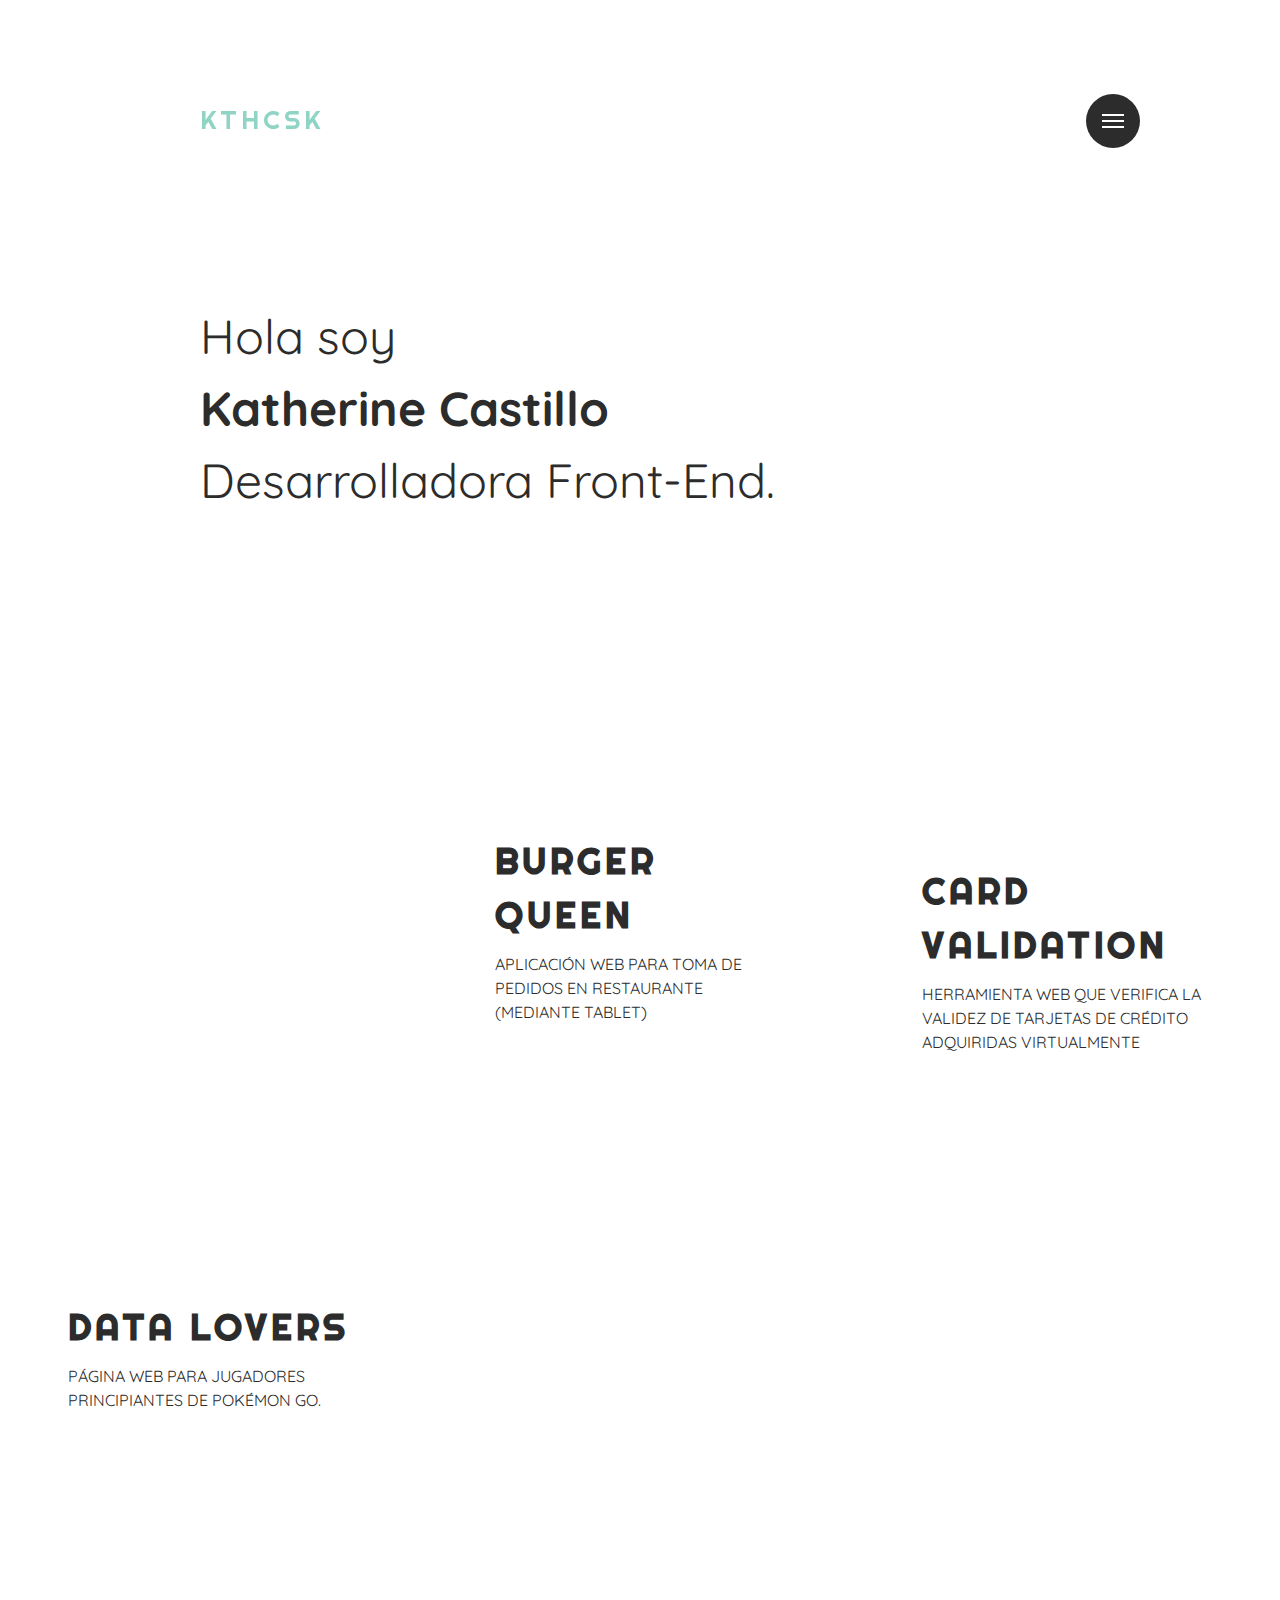
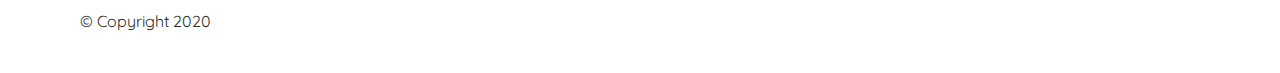
==== commit a3746315: "two" ====
--- a/src/index.html
+++ b/src/index.html
@@ -77,7 +77,7 @@
             <div class="projects-feed cf">
 
                 <article class="project cf">
-                    <a href="../src/portfolio-item.html" title="Craft Tamale">
+                    <a href="../src/portfolio-item.html" title="Burger Queen">
                         <div class="thumb">
                             <div data-picture data-alt="">
                                 <div data-src="https://raw.githubusercontent.com/Kthcsk/SCL013-burger-queen/master/burgerQueen/src/assets/Readme/Producto-final-2.png"></div>
@@ -96,7 +96,7 @@
                             <div class="project-content">
                                 <div class="table">
                                     <div class="table-cell">
-                                        <h2 class="thumbnail-title">Burguer Queen</h2>
+                                        <h2 class="thumbnail-title">Burger Queen</h2>
                                         
                                         <p class="thumbnail-description">Aplicación Web para toma de pedidos en restaurante (mediante tablet)</p>
                                     </div>
@@ -108,7 +108,7 @@
                     </a>
                 </article>
                 <article class="project cf">
-                    <a href="../src/portfolio-item.html" title="IKEA Singapore">
+                    <a href="../src/portfolio-item.html" title="Card Validation">
                         <div class="thumb">
                             <div data-picture data-alt="">
                                 <div data-src="https://camo.githubusercontent.com/3e8b789b616982251055cafa562b01d6689cee70/687474703a2f2f696d67667a2e636f6d2f692f454d77755552632e6a706567"></div>
@@ -139,7 +139,7 @@
                     </a>
                 </article>
                 <article class="project cf">
-                    <a href="../src/portfolio-item.html" title="Comuna">
+                    <a href="../src/portfolio-item.html" title="Data Lovers">
                         <div class="thumb">
                             <div data-picture data-alt="">
                                 <div data-src="https://raw.githubusercontent.com/JenifferGenoves/SCL013Pokemon/master/src/imgPoke/web-page2.png"></div>
--- a/src/style.css
+++ b/src/style.css
@@ -156,7 +156,7 @@
 .site-title {
     font-family: 'Righteous',helvetica,sans-serif;
     font-size: 26px;
-    color: #90D4C5;
+    color: #22A0B6;
     line-height: 1.5em;
     position: relative;
     z-index: 12;
@@ -615,7 +615,7 @@
     color: #BBBBBB;
     transition: opacity 0.2s ease-in-out;
 }
-.project-meta a:hover { color: #90D4C5; }
+.project-meta a:hover { color: #22A0B6; }
 .project-meta .tags { margin-top: 17px; }
 .project-meta .tags a { margin-left: 10px; }
 .project-meta .tags a:first-child { margin-left: 0; }
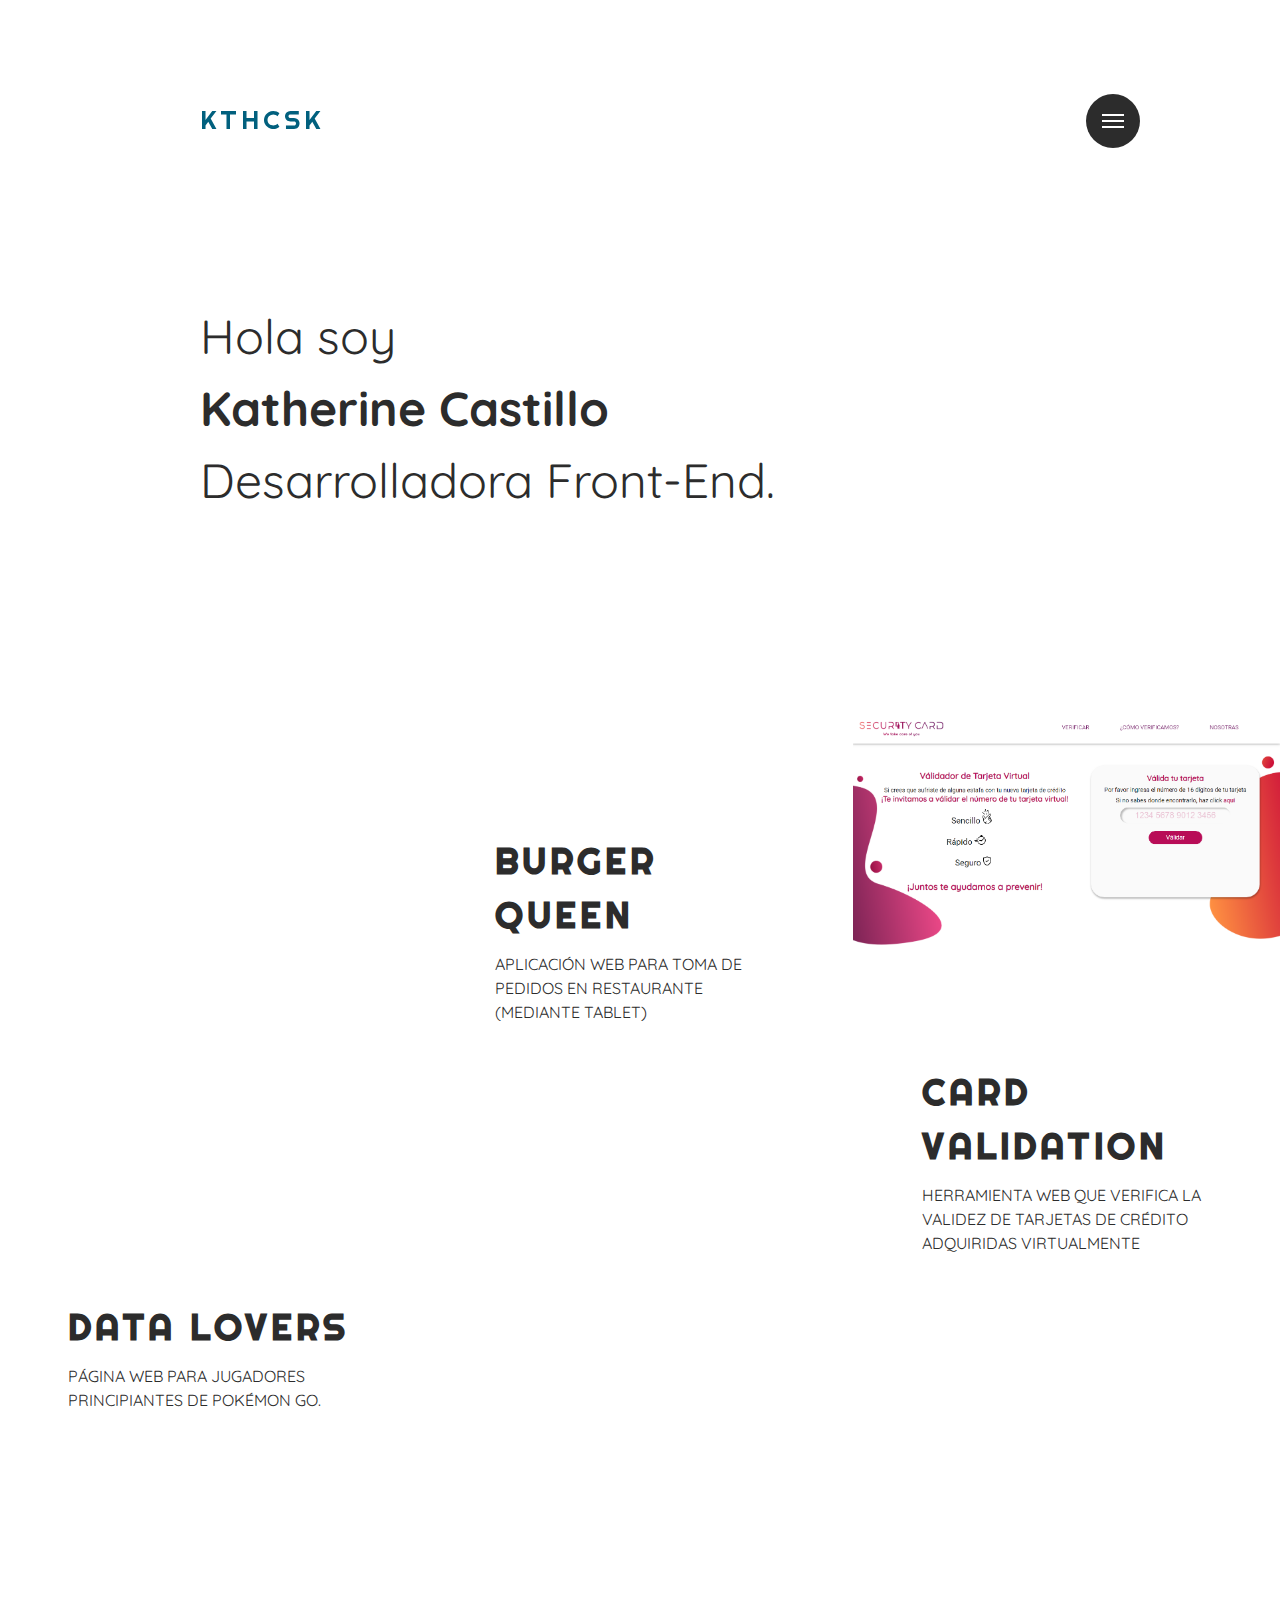
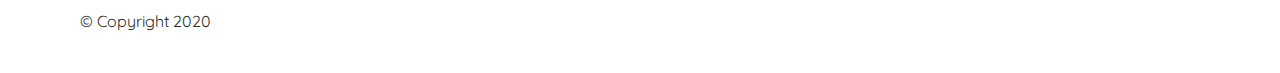
==== commit 1b6fba77: "agrega perfil e info de portafolio" ====
--- a/src/index.html
+++ b/src/index.html
@@ -108,17 +108,17 @@
                     </a>
                 </article>
                 <article class="project cf">
-                    <a href="../src/portfolio-item.html" title="Card Validation">
+                    <a href="../src/portfolio-item-two.html" title="Card Validation">
                         <div class="thumb">
                             <div data-picture data-alt="">
-                                <div data-src="https://camo.githubusercontent.com/3e8b789b616982251055cafa562b01d6689cee70/687474703a2f2f696d67667a2e636f6d2f692f454d77755552632e6a706567"></div>
+                                <div data-src="../img/Card-Validation.png"></div>
                                 
                                 <!--[if (lt IE 9) & (!IEMobile)]>
                                 <div data-src="../img/portfolio-2.jpg"></div>
                                 <![endif]-->
                                 
                                 <noscript>
-                                    <img src="https://camo.githubusercontent.com/3e8b789b616982251055cafa562b01d6689cee70/687474703a2f2f696d67667a2e636f6d2f692f454d77755552632e6a706567" alt="" />
+                                    <img src="../img/Card-Validation.png" alt="" />
                                 </noscript>
                             </div>
                         </div>
@@ -139,7 +139,7 @@
                     </a>
                 </article>
                 <article class="project cf">
-                    <a href="../src/portfolio-item.html" title="Data Lovers">
+                    <a href="../src/portfolio-item-three.html" title="Data Lovers">
                         <div class="thumb">
                             <div data-picture data-alt="">
                                 <div data-src="https://raw.githubusercontent.com/JenifferGenoves/SCL013Pokemon/master/src/imgPoke/web-page2.png"></div>
--- a/src/style.css
+++ b/src/style.css
@@ -156,7 +156,7 @@
 .site-title {
     font-family: 'Righteous',helvetica,sans-serif;
     font-size: 26px;
-    color: #22A0B6;
+    color: #01607E;
     line-height: 1.5em;
     position: relative;
     z-index: 12;
@@ -167,10 +167,10 @@
     position: fixed;
 }
 .site-title a,
-.site-title a:visited { color: #90D4C5; }
+.site-title a:visited { color: #01607E; }
 .site-title a:hover,
 .site-title a:active {
-    color: #90D4C5;
+    color: #01607E;
     opacity: 0.8;
 }
 .site-title div { display: inline; }
@@ -186,7 +186,7 @@
     width: 90%;
 }
 .site-tagline a,
-.site-tagline a:visited { color: #90D4C5; }
+.site-tagline a:visited { color: #7B1346; }
 .site-tagline a:hover {
     color: #2c2c2c;
 }
